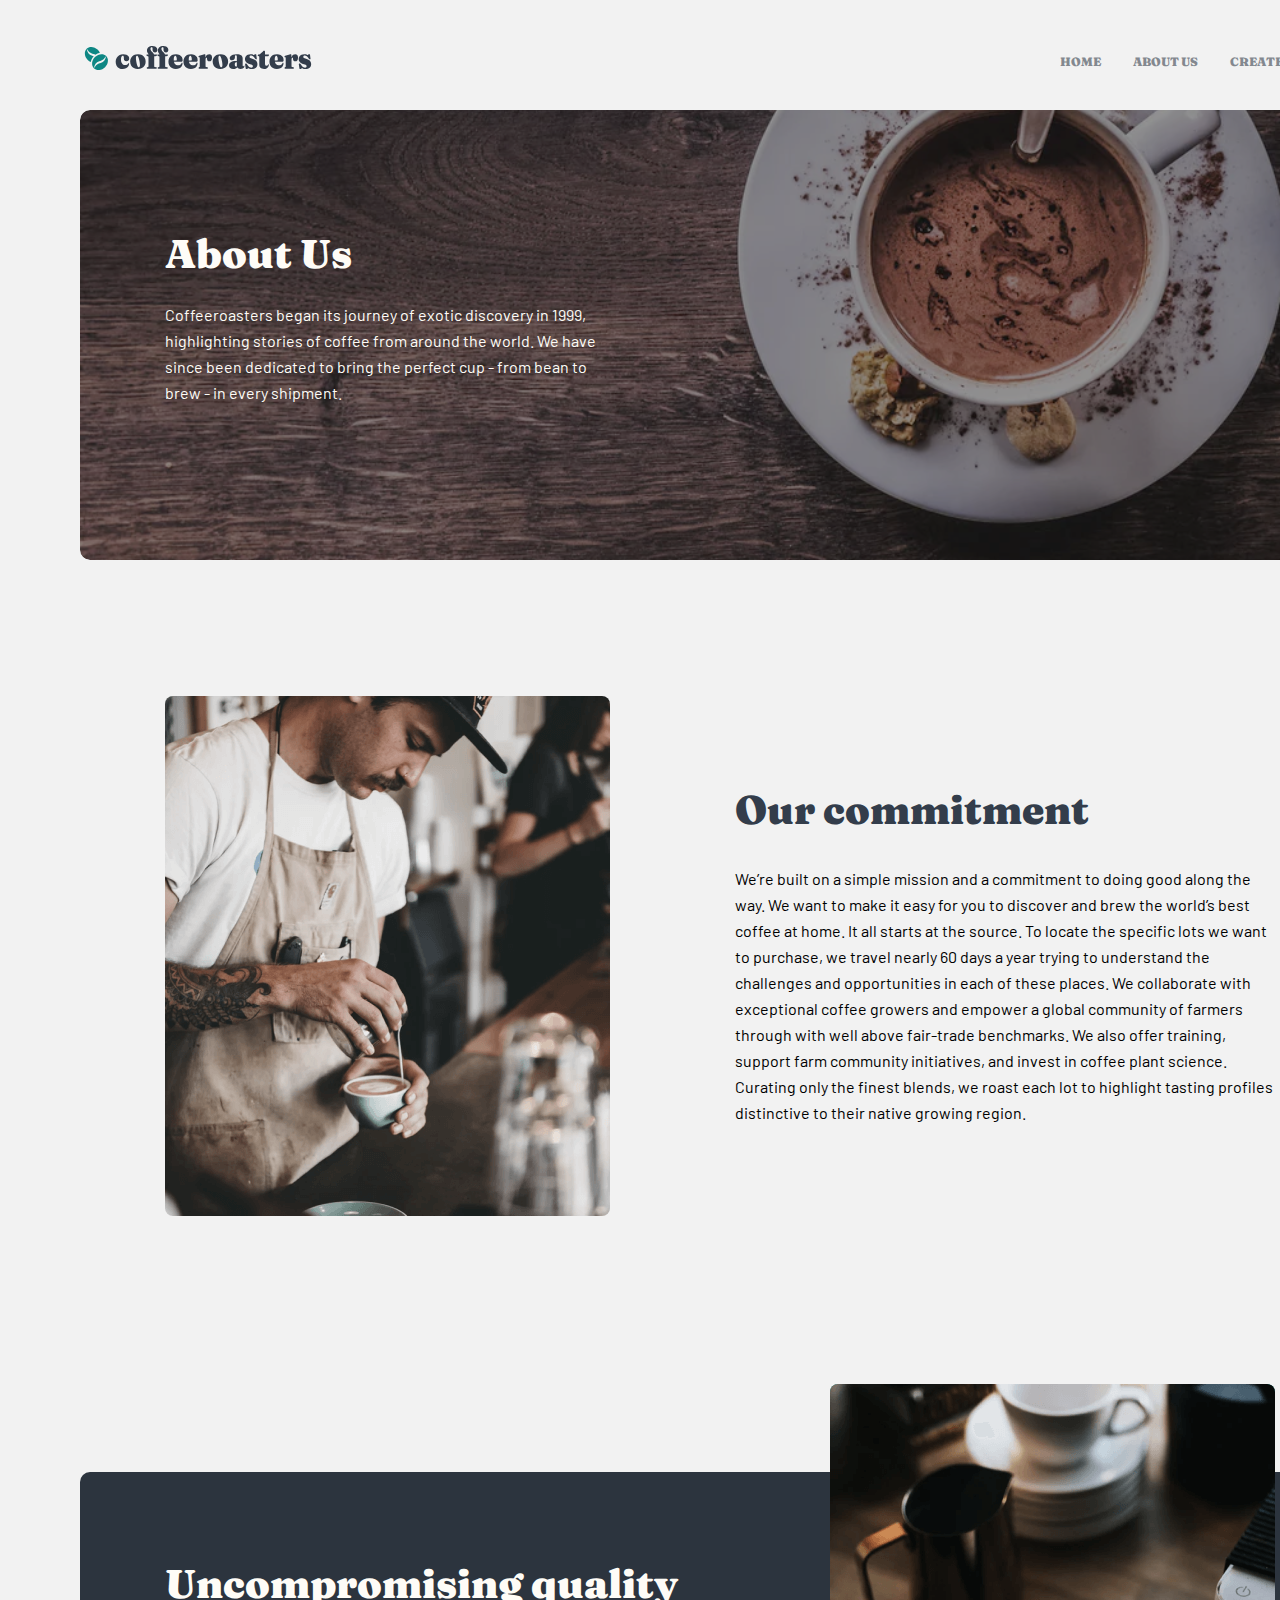
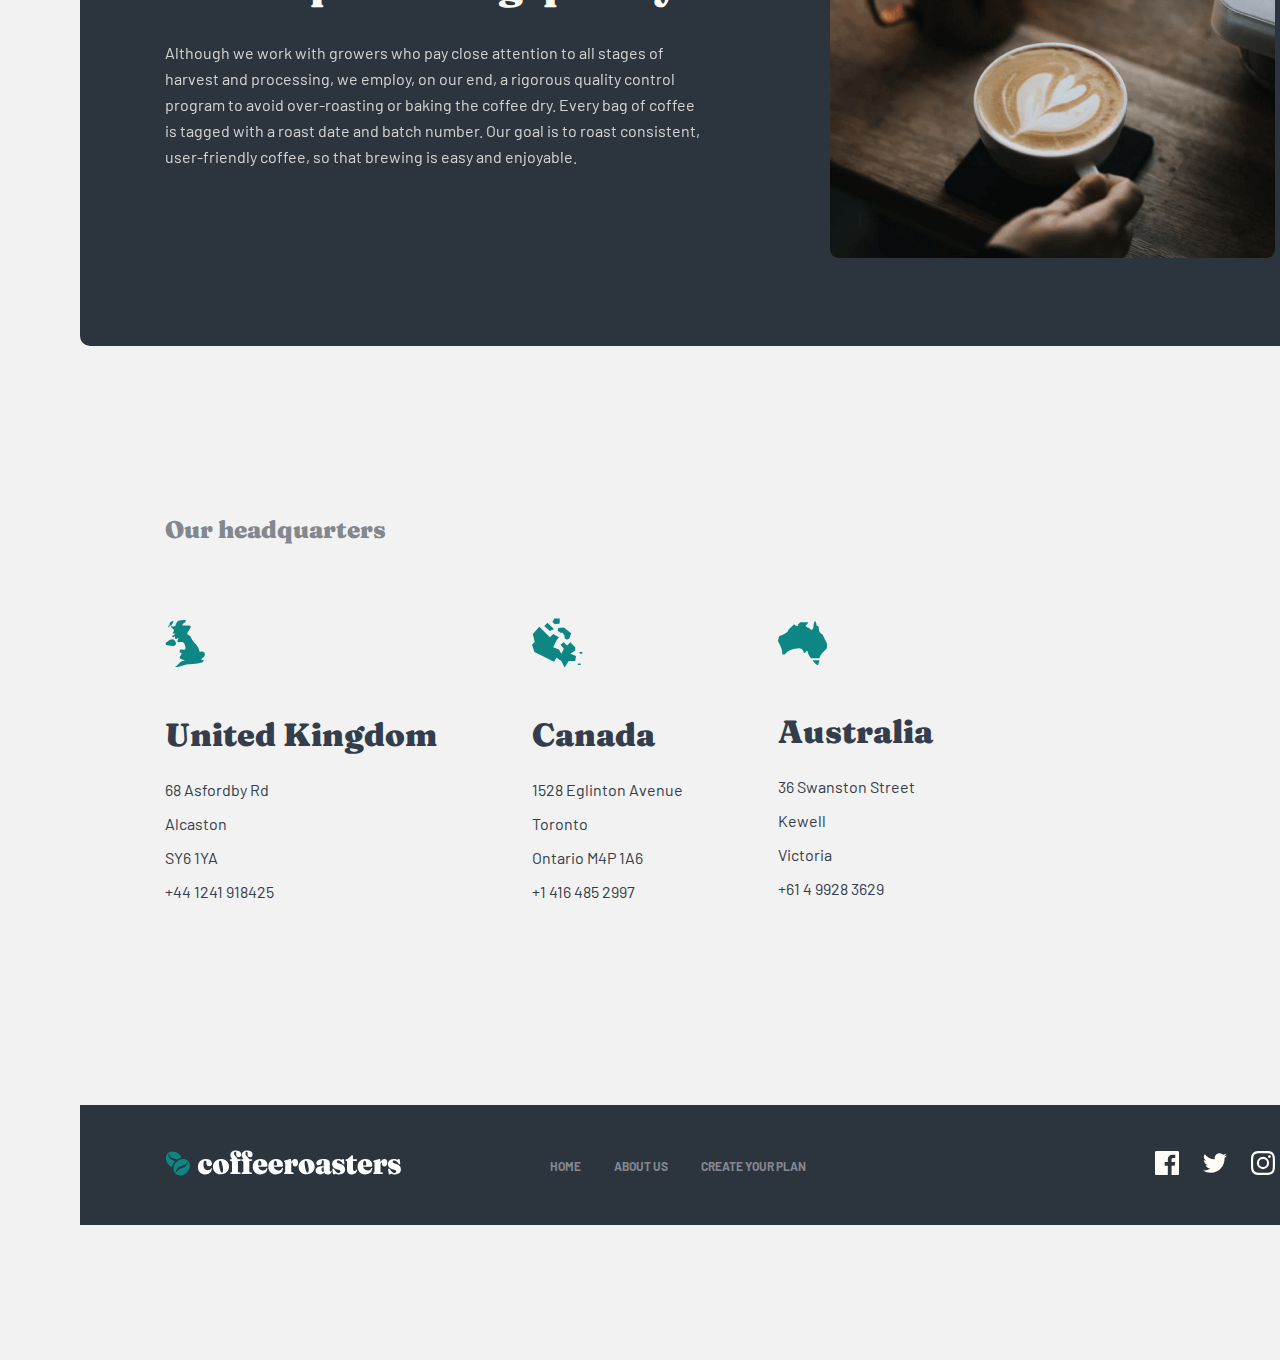
==== about.html @ 509516ea "first commit" ====
<!DOCTYPE html>
<html lang="en">
<head>
  <meta charset="UTF-8">
  <meta http-equiv="X-UA-Compatible" content="IE=edge">
  <meta name="viewport" content="width=device-width, initial-scale=1.0">
  <link rel="stylesheet" href="./css/styles.css">
  <title>Coffeeroasters</title>
</head>
<body>
  <div class="container">
    <header class="header">
      <div class="container">
        <nav class="site-nav flex">
          <a href="./index.html"><img class="nav__logo"  src="./img/coffeeroasters.svg" alt="site logo" width="236" height="26"></a>
          <ul class="nav__list flex">
            <li class="nav__item"><a class="nav__item--link" href="./index.html">HOME</a></li>
            <li class="nav__item"><a class="nav__item--link" href="./about.html">ABOUT US</a></li>
            <li class="nav__item"><a class="nav__item--link" href="#home">CREATE YOUR PLAN</a></li>
          </ul>
        </nav>
      </div>
    </header>
    <main class="main">
      <section class="hero about__hero">
        <div class="container about__hero--container">
          <div class="about__hero--inner hero__inner">
            <h2 class="about__hero--inner-title">About Us</h2>
            <p class="about__hero--inner-text">Coffeeroasters began its journey of exotic discovery in 1999, highlighting stories of coffee from around the world. We have since been dedicated to bring the perfect cup - from bean to brew - in every shipment.</p>
          </div>
        </div>
      </section>
      <section class="intro about__intro">
        <div class="container about__intro--container">
          <div class="about__intro--inner">
            <img class="about__intro--inner-img" src="./img/about-intro-img.png" alt="a man" width="445" height="520">
            <div class="about__intro--content">
              <h2 class="about__intro--content-title">Our commitment</h2>
              <p class="about__intro--content-text">We’re built on a simple mission and a commitment to doing good along the way. We want to make   it easy for you to discover and brew the world’s best coffee at home. It all starts at the source. To locate the specific lots we   want to purchase, we travel nearly 60 days a year trying to understand the challenges and opportunities in each of these places. We   collaborate with exceptional coffee growers and empower a global community of farmers through with well above fair-trade benchmarks.   We also offer training, support farm community initiatives, and invest in coffee plant science. Curating only the finest blends, we   roast each lot to highlight tasting profiles distinctive to their native growing region.</p>
            </div>
          </div>
        </div>
      </section>
      <section class="quality about__quality">
        <div class="container about__quality--container">
          <div class="about__quality--inner">
            <div class="about__quality--content">
              <h2 class="about__quality--content-title">Uncompromising quality</h2>
              <p class="about__quality--content-text">Although we work with growers who pay close attention to all stages of harvest and processing, we employ, on our end, a rigorous quality control program to avoid over-roasting or baking the coffee dry. Every bag of coffee is tagged with a roast date and batch number. Our goal is to roast consistent, user-friendly coffee, so that brewing is easy and enjoyable.</p>
            </div>
            <img class="about__quality--inner-img" src="./img/about-quality-img.png" alt="quality" width="445" height="474">
          </div>
        </div>
      </section>
      <section class="headquarters">
        <div class="container headquarters__container">
          <div class="headquarters__inner">
            <h2 class="headquarters__inner--title">Our headquarters</h2>
            <ul class="headquarters__inner--list">

              <li class="headquarters__inner--item">
                <img class="headquarters__inner--item-img" src="./img/united-kingdom.svg" alt="united-kingdom" width="41" height="49">
                <h3 class="headquarters__inner--item-title">United Kingdom</h3>
                <p class="headquarters__inner--item-text">68 Asfordby Rd</p>
                <p class="headquarters__inner--item-text">Alcaston</p>
                <p class="headquarters__inner--item-text">SY6 1YA</p>
                <p class="headquarters__inner--item-text">+44 1241 918425</p>
              </li>

              <li class="headquarters__inner--item">
                <img class="headquarters__inner--item-img" src="./img/canada.svg" alt="canada" width="51" height="50">
                <h3 class="headquarters__inner--item-title">Canada</h3>
                <p class="headquarters__inner--item-text">1528 Eglinton Avenue</p>
                <p class="headquarters__inner--item-text">Toronto</p>
                <p class="headquarters__inner--item-text">Ontario M4P 1A6</p>
                <p class="headquarters__inner--item-text">+1 416 485 2997</p>
              </li>

              <li class="headquarters__inner--item">
                <img class="headquarters__inner--item-img" src="./img/australia.svg" alt="australia" width="49" height="44">
                <h3 class="headquarters__inner--item-title">Australia</h3>
                <p class="headquarters__inner--item-text">36 Swanston Street</p>
                <p class="headquarters__inner--item-text">Kewell</p>
                <p class="headquarters__inner--item-text">Victoria</p>
                <p class="headquarters__inner--item-text">+61 4 9928 3629</p>
              </li>
            </ul>
          </div>
        </div>
      </section>
    </main>
    <footer class="footer">
      <div class="container footer__container">
        <div class="footer__inner">
          <a href="./index.html"><img class="footer__inner--logo footer__logo" src="./img/footer-logo.svg" alt="footer-logo" width="236" height="26"></a>
          <ul class="footer__inner--list">
            <li class="footer__inner--item"><a class="footer__inner--item-link" href="./index.html">HOME</a></li>
            <li class="footer__inner--item"><a class="footer__inner--item-link" href="./about.html">ABOUT US</a></li>
            <li class="footer__inner--item"><a class="footer__inner--item-link" href="#link">CREATE YOUR PLAN</a></li>
          </ul>
          <ul class="footer__inner--social-list">
            <li class="footer__inner--social-item"><a class="footer__inner--social-item_link" href="#link"><svg width="24" height="24" fill="none" xmlns="http://www.w3.org/2000/svg"><path d="M22.675 0H1.325C.593 0 0 .593 0 1.325v21.351C0 23.407.593 24 1.325 24H12.82v-9.294H9.692v-3.622h3.128V8.413c0-3.1 1.893-4.788 4.659-4.788 1.325 0 2.463.099 2.795.143v3.24l-1.918.001c-1.504 0-1.795.715-1.795 1.763v2.313h3.587l-.467 3.622h-3.12V24h6.116c.73 0 1.323-.593 1.323-1.325V1.325C24 .593 23.407 0 22.675 0Z" fill="#FEFCF7"/></svg></a>
            </li>

            <li class="footer__inner--social-item"><a class="footer__inner--social-item_link" href="#link"><svg width="24" height="20" fill="none" xmlns="http://www.w3.org/2000/svg"><path d="M24 2.557a9.83 9.83 0 0 1-2.828.775A4.932 4.932 0 0 0 23.337.608a9.864 9.864 0 0 1-3.127 1.195A4.916 4.916 0 0 0 16.616.248c-3.179 0-5.515 2.966-4.797 6.045A13.978 13.978 0 0 1 1.671 1.149a4.93 4.93 0 0 0 1.523 6.574 4.903 4.903 0 0 1-2.229-.616c-.054 2.281 1.581 4.415 3.949 4.89a4.935 4.935 0 0 1-2.224.084 4.928 4.928 0 0 0 4.6 3.419A9.9 9.9 0 0 1 0 17.54a13.94 13.94 0 0 0 7.548 2.212c9.142 0 14.307-7.721 13.995-14.646A10.025 10.025 0 0 0 24 2.557Z" fill="#FEFCF7"/></svg></a>
            </li>

            <li class="footer__inner--social-item"><a class="footer__inner--social-item_link" href="#limk"><svg width="24" height="24" fill="none" xmlns="http://www.w3.org/2000/svg"><path fill-rule="evenodd" clip-rule="evenodd" d="M12 0C8.741 0 8.333.014 7.053.072 2.695.272.273 2.69.073 7.052.014 8.333 0 8.741 0 12c0 3.259.014 3.668.072 4.948.2 4.358 2.618 6.78 6.98 6.98C8.333 23.986 8.741 24 12 24c3.259 0 3.668-.014 4.948-.072 4.354-.2 6.782-2.618 6.979-6.98.059-1.28.073-1.689.073-4.948 0-3.259-.014-3.667-.072-4.947-.196-4.354-2.617-6.78-6.979-6.98C15.668.014 15.259 0 12 0Zm0 2.163c3.204 0 3.584.012 4.85.07 3.252.148 4.771 1.691 4.919 4.919.058 1.265.069 1.645.069 4.849 0 3.205-.012 3.584-.069 4.849-.149 3.225-1.664 4.771-4.919 4.919-1.266.058-1.644.07-4.85.07-3.204 0-3.584-.012-4.849-.07-3.26-.149-4.771-1.699-4.919-4.92-.058-1.265-.07-1.644-.07-4.849 0-3.204.013-3.583.07-4.849.149-3.227 1.664-4.771 4.919-4.919 1.266-.057 1.645-.069 4.849-.069ZM5.838 12a6.162 6.162 0 1 1 12.324 0 6.162 6.162 0 0 1-12.324 0ZM12 16a4 4 0 1 1 0-8 4 4 0 0 1 0 8Zm4.965-10.405a1.44 1.44 0 1 1 2.881.001 1.44 1.44 0 0 1-2.881-.001Z" fill="#FEFCF7"/></svg></a>
            </li>
          </ul>        
        </div>
      </div>
    </footer>
  </div>
</body>
</html>
---- css/styles.css ----
/* fraunces-regular - latin */
@font-face {
  font-family: 'Fraunces';
  font-style: normal;
  font-weight: 400;
  src: url('../fonts/fraunces-v23-latin-regular.eot'); /* IE9 Compat Modes */
  src: local(''),
       url('../fonts/fraunces-v23-latin-regular.eot?#iefix') format('embedded-opentype'), /* IE6-IE8 */
       url('../fonts/fraunces-v23-latin-regular.woff2') format('woff2'), /* Super Modern Browsers */
       url('../fonts/fraunces-v23-latin-regular.woff') format('woff'), /* Modern Browsers */
       url('../fonts/fraunces-v23-latin-regular.ttf') format('truetype'), /* Safari, Android, iOS */
       url('../fonts/fraunces-v23-latin-regular.svg#Fraunces') format('svg'); /* Legacy iOS */
}
/* fraunces-900 - latin */
@font-face {
  font-family: 'Fraunces';
  font-style: normal;
  font-weight: 900;
  src: url('../fonts/fraunces-v23-latin-900.eot'); /* IE9 Compat Modes */
  src: local(''),
       url('../fonts/fraunces-v23-latin-900.eot?#iefix') format('embedded-opentype'), /* IE6-IE8 */
       url('../fonts/fraunces-v23-latin-900.woff2') format('woff2'), /* Super Modern Browsers */
       url('../fonts/fraunces-v23-latin-900.woff') format('woff'), /* Modern Browsers */
       url('../fonts/fraunces-v23-latin-900.ttf') format('truetype'), /* Safari, Android, iOS */
       url('../fonts/fraunces-v23-latin-900.svg#Fraunces') format('svg'); /* Legacy iOS */
}


/* barlow-regular - latin */
@font-face {
  font-family: 'Barlow';
  font-style: normal;
  font-weight: 400;
  src: url('../fonts/barlow-v12-latin-regular.eot'); /* IE9 Compat Modes */
  src: local(''),
       url('../fonts/barlow-v12-latin-regular.eot?#iefix') format('embedded-opentype'), /* IE6-IE8 */
       url('../fonts/barlow-v12-latin-regular.woff2') format('woff2'), /* Super Modern Browsers */
       url('../fonts/barlow-v12-latin-regular.woff') format('woff'), /* Modern Browsers */
       url('../fonts/barlow-v12-latin-regular.ttf') format('truetype'), /* Safari, Android, iOS */
       url('../fonts/barlow-v12-latin-regular.svg#Barlow') format('svg'); /* Legacy iOS */
}
/* barlow-700 - latin */
@font-face {
  font-family: 'Barlow';
  font-style: normal;
  font-weight: 700;
  src: url('../fonts/barlow-v12-latin-700.eot'); /* IE9 Compat Modes */
  src: local(''),
       url('../fonts/barlow-v12-latin-700.eot?#iefix') format('embedded-opentype'), /* IE6-IE8 */
       url('../fonts/barlow-v12-latin-700.woff2') format('woff2'), /* Super Modern Browsers */
       url('../fonts/barlow-v12-latin-700.woff') format('woff'), /* Modern Browsers */
       url('../fonts/barlow-v12-latin-700.ttf') format('truetype'), /* Safari, Android, iOS */
       url('../fonts/barlow-v12-latin-700.svg#Barlow') format('svg'); /* Legacy iOS */
}


*{
  box-sizing: border-box;
  margin: 0px;
  padding: 0px;
  list-style: none;
  text-decoration: none;
}

body{
  font-family: 'Fraunces', ' Barlow';
  background: #F2F2F2;
}


.container{
  width: 1440px;
  margin: 0 auto;
  padding: 0 0px;
}

.header{
  position: fixed;
  top: auto;
  height: 110px;
  background-color: #F2F2F2;
}

.site-nav{
  padding: 45px 80px 45px 80px ;
}

.flex{
  display: flex;
  align-items: center;
  justify-content: space-between;
}

.nav__item{
  padding-left: 32px;
}

.nav__item--link{
  font-weight: 700;
  font-size: 12px;
  line-height: 15px;
  color: #83888F;
}
.nav__item--link:hover ,  .nav__item--link:active{
  color: #333D4B;
}

.hero{
  padding-top: 110px;
}

.hero__inner{
  background: url(../img/hero-bg-img.png);
  width: 1280px;
  height: 600px;
  margin-left: 80px;
  border-radius: 10px;
  padding: 120px 85px 120px 85px;
}

.hero__inner--title{
  margin-bottom: 32px;
  width: 493px; 
  font-weight: 900;
  font-size: 72px;
  line-height: 72px;
  color: #FEFCF7;
}

.hero__inner--text{
  margin-bottom: 56px;
  width: 445px;
  font-family: 'Barlow';
  font-style: normal;
  font-weight: 400;
  font-size: 16px;
  line-height: 26px;
  color: #FEFCF7;
  mix-blend-mode: normal;
  opacity: 0.8;
}

.hero__inner--link{
  font-weight: 900;
  font-size: 18px;
  line-height: 25px;
  color: #FEFCF7;
  background: #0E8784;
  border-radius: 6px;
  padding: 16px 31px 16px 31px;
}

.hero__inner--link:hover{
  background: #66D2CF;
}

.hero__inner--link:disabled{
  background: #E2DEDB;
}

.intro{
  padding: 136px 0 0 0; 
}

.intro__inner{
  margin: 136px 164px 200px 164px; 
  margin-top: 86px;
  background-image: url("../img/intro-bg.png");
  background-size: 100%;
  background-repeat: no-repeat;
  width: 1111px;
  height: 524.55px;
}

.intro__inner--item+ .intro__inner--item{
  padding-left: 30px;
}

.intro__inner--item-img{
  margin-top: 70px;
}

.intro__inner--item-title{
  margin-top: 71px;
  margin-bottom: 24px;
  font-weight: 900;
  font-size: 24px;
  line-height: 32px;
  text-align: center;
  color: #333D4B;
}

.intro__inner--item-text{
  font-family: 'Barlow';
  font-style: normal;
  font-weight: 400;
  font-size: 16px;
  line-height: 26px;
  text-align: center;
  color: #333D4B;
}

.flex-column{
  display: flex;
  flex-direction: column;
  align-items: center;
}

.choose__inner{
  margin: 0 80px 0 80px;
  width: 1280px;
  height: 577px;
  background: #2C343E;
  border-radius: 10px;
}

.choose__inner--title{
  margin-top: 100px;
  margin-bottom: 32px;
  font-weight: 900;
  font-size: 40px;
  line-height: 48px;
  text-align: center;
  color: #FEFCF7;
}

.choose__inner--text{
  margin-bottom: 86px;
  font-family: 'Barlow';
  font-style: normal;
  width: 540px;
  font-weight: 400;
  font-size: 16px;
  line-height: 26px;
  text-align: center;
  color: #FEFCF7;
  opacity: 0.8;
}

.choose__inner--item{
  padding: 72px 48px 48px 48px;
  width: 350px;
  height: 382px;
  background: #0E8784;
  border-radius: 8px;
}

.choose__inner--item:hover{
  background: #F4F1EB;

}

.choose__inner--item + .choose__inner--item{
  margin-left: 30px;
}

.choose__inner--item-title{
  margin-top: 56px;
  font-weight: 900;
  font-size: 24px;
  line-height: 32px;
  color: #FEFCF7;
}

.choose__inner--item-text{
  margin-top: 24px;
  font-family: 'Barlow';
  font-style: normal;
  width: 255px;
  font-weight: 400;
  font-size: 16px;
  line-height: 26px;
  text-align: center;
  color: #FEFCF7;
}

.create{
  padding-top: 200px;
  margin-top: 151px;
}

.create__inner{
  margin-left: 165px;
}

.create__inner--title{
  margin-bottom: 80px;
  font-weight: 900;
  font-size: 24px;
  line-height: 32px;
  color: #83888F; 
}

.create__inner--stage{
  margin-bottom: 67px;
  display: flex;
  align-items: center;
}

.create__inner--list{
  display: flex;
}

.create__inner--item + .create__inner--item{
  padding-left: 110px;
}

.create__inner--item-number{
  font-weight: 900;
  font-size: 72px;
  line-height: 72px;
  color: #FDD6BA;
}

.create__inner--item-title{
  margin-top: 38px;
  margin-bottom: 42px;
  font-weight: 900;
  font-size: 32px;
  line-height: 36px;
  width: 255px;
  color: #333D4B;
}

.create__inner--item-text{
  margin-bottom: 64px;
  font-family: 'Barlow';
  font-style: normal;
  font-weight: 400;
  font-size: 16px;
  line-height: 26px;
  width: 285px;
  color: #333D4B;
}

.create__inner--link{
  font-weight: 900;
  font-size: 18px;
  line-height: 25px;
  text-align: center; 
  color: #FEFCF7; 
  background: #0E8784;
  border-radius: 6px;
  padding: 16px 31px 16px 31px;
}

.create__inner--link:hover{
  background: #66D2CF;
}

.footer{
  padding-top: 200px;
  padding-bottom: 135px;

}

.footer__inner{
  display: flex;
  justify-content: space-between;
  align-items: center;
  padding: 48px 85px 48px 85px;
  margin-left: 80px;
  margin-right: 80px;
  background: #2C343E;
  width: 1280px;
  height: 120px;
}

.footer__inner--list, .footer__inner--social-list{
  display: flex;
  align-items: center;
  flex-direction: row;
}

.footer__inner--social-list{
  padding-left: 200px;
}

.footer__inner--item + .footer__inner--item{
  padding-left: 33px;
}

.footer__inner--item-link{
  font-family: 'Barlow';
  font-style: normal;
  font-weight: 700;
  font-size: 12px;
  line-height: 15px;
  color: #83888F;
}

.footer__inner--item-link:hover , .footer__inner--item-link:active{
  font-family: 'Barlow';
  font-style: normal;
  font-weight: 700;
  font-size: 12px;
  line-height: 15px;
  color: #FEFCF7;
}

.footer__inner--social-item + .footer__inner--social-item{
  padding-left: 24px;
}

.footer__inner--social-item_link:hover svg path{
    fill: #fdd6ba;
}






/* About page */

.about__hero--inner{
  background-image: url(../img/about-hero-bg.svg);
  width: 1280px;
  height: 450px;
}

.about__hero--inner-title{
  font-weight: 900;
  font-size: 40px;
  line-height: 48px;
  color: #FEFCF7;
  margin-bottom: 24px;
}

.about__hero--inner-text{
  font-family: 'Barlow';
  font-style: normal;
  width: 445px;
  font-weight: 400;
  font-size: 16px;
  line-height: 26px;
  color: #FEFCF7;
}

.about__intro--inner{
  margin: 0 165px 0 165px;
  display: flex;
  justify-content: space-between;
  align-items: center;
}

.about__intro--inner-img{
  border-radius: 8px;
}

.about__intro--content-title{
  font-weight: 900;
  font-size: 40px;
  line-height: 48px;
  color: #333D4B;
  margin-bottom: 32px;
}

.about__intro--content-text{
  font-family: 'Barlow';
  font-style: normal;
  font-weight: 400;
  font-size: 16px;
  line-height: 26px;
  width: 540px; 
}

.about__quality--inner{
  padding: 0px 85px 88px 85px;
  margin-top: 256px;
  margin-left: 80px;
  margin-right: 80px;
  display: flex; 
  justify-content: space-between;
  align-items: center;
  height: 474px;
  width: 1280px;
  border-radius: 10px;
  background: #2C343E;

}

.about__quality--content-title{
  font-weight: 900;
  font-size: 40px;
  line-height: 48px;
  color: #FEFCF7;
  margin-bottom: 32px;
}

.about__quality--content-text{
  font-family: 'Barlow';
  font-style: normal;
  font-weight: 400;
  font-size: 16px;
  line-height: 26px;
  width: 540px;
  color: #FEFCF7;
  opacity: 0.8;
}

.about__quality--inner-img{
  margin-bottom: 88px;
  background: #0E8784;
  border-radius: 8px;
}

.headquarters{
  padding-top: 168px;
}

.headquarters__inner{
  margin-left: 165px;
}

.headquarters__inner--title{
  font-weight: 900;
  font-size: 24px;
  line-height: 32px;
  color: #83888F;
  margin-bottom: 72px;
}

.headquarters__inner--list{
  display: flex;
  align-items: center;
}

.headquarters__inner--item + .headquarters__inner--item{
  padding-left: 95px;
}

.headquarters__inner--item-title{
  margin-top: 45px;
  margin-bottom: 24px;
  font-weight: 900;
  font-size: 32px;
  line-height: 36px;
  color: #333D4B;
}

.headquarters__inner--item-text{
  font-family: 'Barlow';
  font-style: normal;
  font-weight: 400;
  font-size: 16px;
  line-height: 26px;
  color: #333D4B;
}

.headquarters__inner--item-text +.headquarters__inner--item-text{
  margin-top: 8px;
}
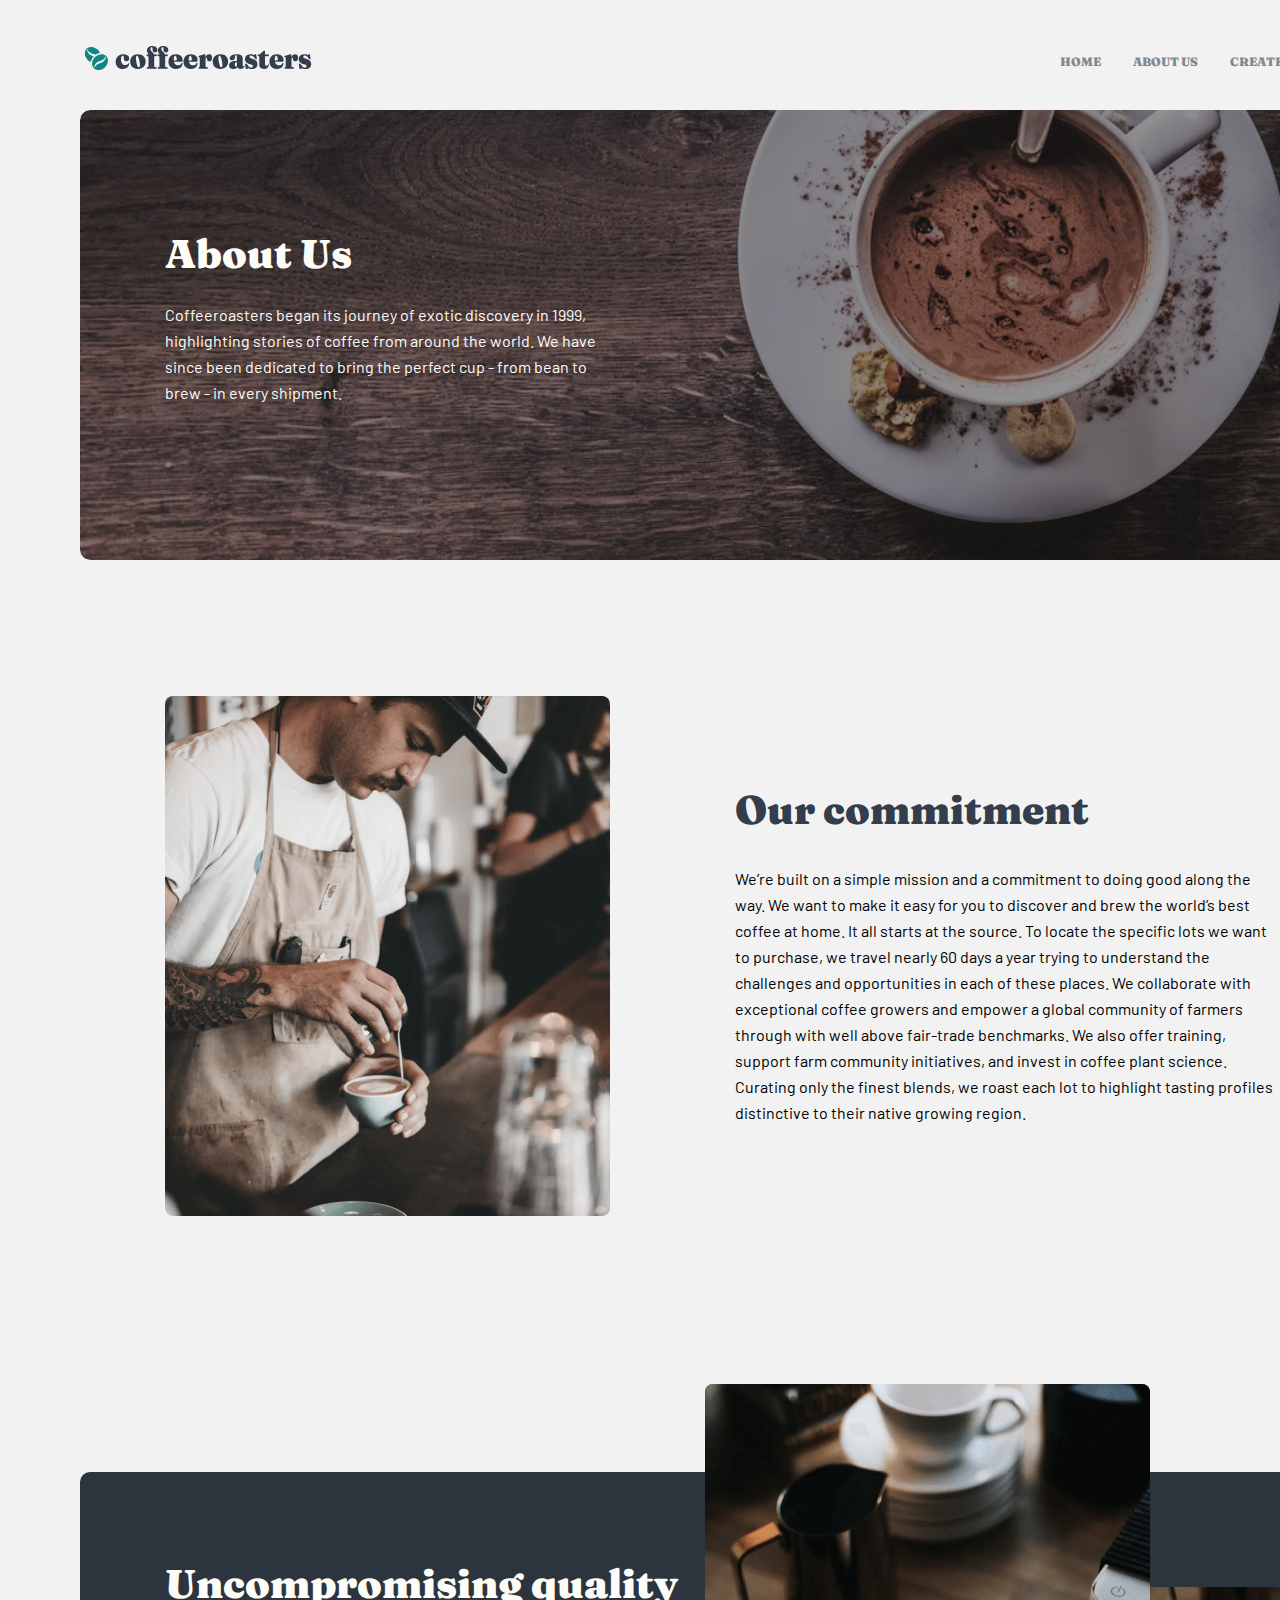
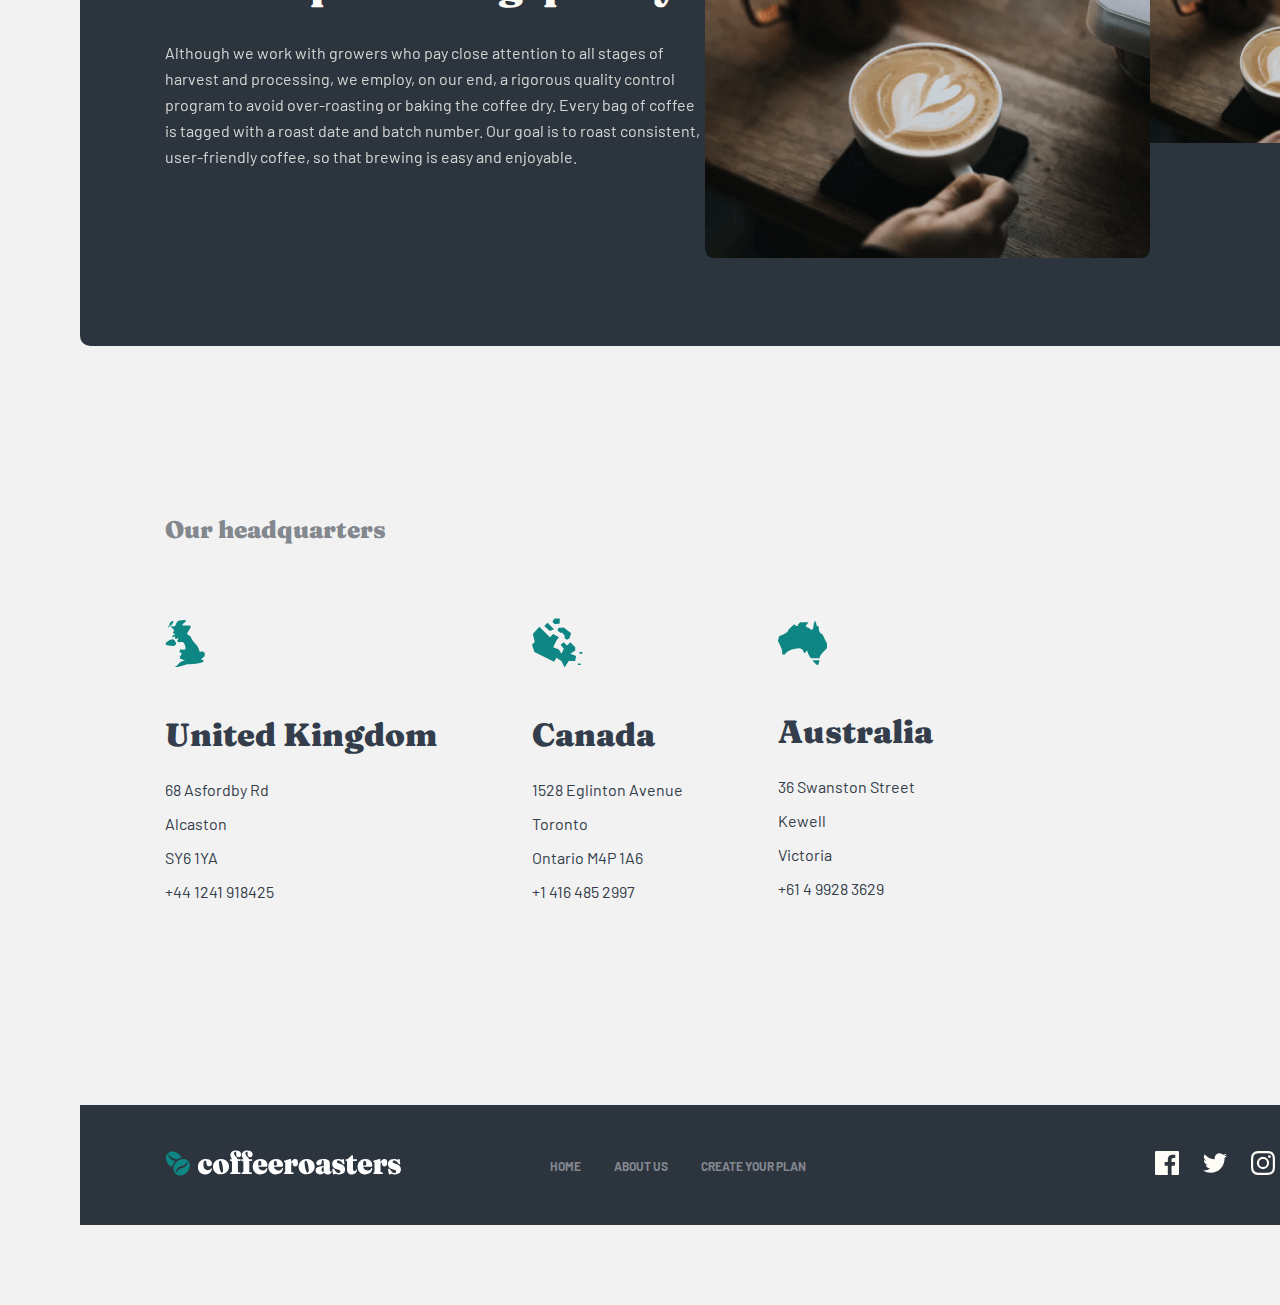
==== commit 30564c7d: "home and about pages are responsive!" ====
--- a/about.html
+++ b/about.html
@@ -34,6 +34,8 @@
         <div class="container about__intro--container">
           <div class="about__intro--inner">
             <img class="about__intro--inner-img" src="./img/about-intro-img.png" alt="a man" width="445" height="520">
+            <img class="about__intro--inner-img-2" src="./img/about-intro-tablet.png" alt="a man" width="281" height="470">
+            <img class="about__intro--inner-img-3" src="./img/about-intro-img.png" alt="a man" width="327" height="400">
             <div class="about__intro--content">
               <h2 class="about__intro--content-title">Our commitment</h2>
               <p class="about__intro--content-text">We’re built on a simple mission and a commitment to doing good along the way. We want to make   it easy for you to discover and brew the world’s best coffee at home. It all starts at the source. To locate the specific lots we   want to purchase, we travel nearly 60 days a year trying to understand the challenges and opportunities in each of these places. We   collaborate with exceptional coffee growers and empower a global community of farmers through with well above fair-trade benchmarks.   We also offer training, support farm community initiatives, and invest in coffee plant science. Curating only the finest blends, we   roast each lot to highlight tasting profiles distinctive to their native growing region.</p>
@@ -49,6 +51,8 @@
               <p class="about__quality--content-text">Although we work with growers who pay close attention to all stages of harvest and processing, we employ, on our end, a rigorous quality control program to avoid over-roasting or baking the coffee dry. Every bag of coffee is tagged with a roast date and batch number. Our goal is to roast consistent, user-friendly coffee, so that brewing is easy and enjoyable.</p>
             </div>
             <img class="about__quality--inner-img" src="./img/about-quality-img.png" alt="quality" width="445" height="474">
+            <img class="about__quality--inner-img-2" src="./img/about-quality-tablet.png" alt="a coffee" width="573" height="320">
+            <img class="about__quality--inner-img-3" src="./img/quality-inner-mobile.png" alt="a coffee" width="279" height="156  ">
           </div>
         </div>
       </section>
--- a/css/styles.css
+++ b/css/styles.css
@@ -105,6 +105,10 @@
   color: #333D4B;
 }
 
+.site__nav--hamburger{
+  display: none;
+}
+
 .hero{
   padding-top: 110px;
 }
@@ -164,7 +168,6 @@
 
 .intro__inner{
   margin: 136px 164px 200px 164px; 
-  margin-top: 86px;
   background-image: url("../img/intro-bg.png");
   background-size: 100%;
   background-repeat: no-repeat;
@@ -177,7 +180,7 @@
 }
 
 .intro__inner--item-img{
-  margin-top: 70px;
+  margin-top: 130px;
 }
 
 .intro__inner--item-title{
@@ -238,6 +241,9 @@
 }
 
 .choose__inner--item{
+  display: flex;
+  flex-direction: column;
+  align-items: center;
   padding: 72px 48px 48px 48px;
   width: 350px;
   height: 382px;
@@ -291,10 +297,14 @@
   color: #83888F; 
 }
 
-.create__inner--stage{
+.create__inner--stage-1{
   margin-bottom: 67px;
   display: flex;
   align-items: center;
+}
+
+.create__inner--stage-2{
+  display: none;
 }
 
 .create__inner--list{
@@ -350,7 +360,7 @@
 
 .footer{
   padding-top: 200px;
-  padding-bottom: 135px;
+  padding-bottom: 80px;
 
 }
 
@@ -407,8 +417,467 @@
 }
 
 
-
-
+/* Responsive design for tablet */
+@media (max-width:768px){
+    .container{
+      width: 768px;
+      margin: 0;
+      padding: 0;
+    }
+
+    .hero__inner{
+      background: url(../img/tablet-hero-bg.png);
+      width: 689px;
+      height: 500px;
+      margin-left: 40px;
+      margin-right: 40px;
+      padding: 100px 60px 100px 60px;
+    }
+
+    .site__nav--hamburger{
+      display: none;
+    }
+
+    .site-nav{
+      padding: 45px 40px 45px 40px ;
+    }
+
+    .hero__inner--title{
+      margin-bottom: 24px;
+      width: 329px; 
+      font-size: 48px;
+      line-height: 48px;
+    }
+    
+    .hero__inner--text{
+      margin-bottom: 40px;
+      width: 398px;
+      font-weight: 400;
+      font-size: 15px;
+      line-height: 25px;
+    }
+
+    .intro__inner{
+      margin: 0px 40px 144px 40px; 
+      background-image: url("../img/tablet-intro-bg.png");
+      background-repeat: no-repeat;
+      width: 689px;
+      height: 100%;
+  
+    }
+
+    .intro__inner--list{
+      display: flex;
+      align-items: center;
+      flex-direction: column;
+    }
+    
+    .intro__inner--item{
+      display: flex; 
+      justify-content: space-between;
+      align-items: center;
+    }
+    
+    .intro__inner--item-content{
+      display: flex;
+      flex-direction: column;
+      align-items: center;
+    }
+    
+    .intro__inner--item-title{
+      width: 255px;
+      margin-top: 71px;
+      margin-bottom: 24px;
+      font-size: 24px;
+      line-height: 32px;
+    }
+    
+    .intro__inner--item-text{
+      width: 282px;
+      font-size: 16px;
+      line-height: 26px;
+    }
+    
+    .choose__inner{
+      padding: 0px;
+      margin: 0px 40px 0 40px;
+      width: 688px;
+      height: 573px;
+    }
+  
+    
+    .choose__inner--title{
+      margin-bottom: 32px;
+      font-weight: 900;
+      font-size: 40px;
+      line-height: 48px;
+    }
+    
+    .choose__inner--text{
+      width: 540px;
+      font-weight: 400;
+      font-size: 16px;
+      line-height: 26px;
+    }
+
+    .choose__inner--list{
+      display: flex;
+      flex-direction: column;
+      align-items: center;
+    }
+    
+    .choose__inner--item{
+      display: flex;
+      flex-direction: row;
+      justify-content: space-between;
+      align-items: center;
+      padding: 0px 70px 40px 50px;
+      width: 573px;
+      height: 180px;
+      margin-bottom: 24px;
+    }
+
+    .choose__inner--item-img{
+      margin-top: 30px;
+    }
+
+    .choose__inner--item-content{
+      display: flex;
+      flex-direction: column;
+      align-items: center;
+    }
+    
+    .choose__inner--item + .choose__inner--item{
+      margin-left: 0px;
+    }
+    
+    .choose__inner--item-title{
+      font-weight: 900;
+      font-size: 24px;
+      line-height: 32px;
+      color: #FEFCF7;
+    }
+    
+    .choose__inner--item-text{
+      width: 344px;
+      font-weight: 400;
+      font-size: 15px;
+      line-height: 25px;
+    }
+    
+    .create{
+      padding-top: 344px;
+   
+    }
+    
+    .create__inner{
+      margin-left: 40px;
+      margin-right: 40px;
+      width: 689px;
+      height: 622px;
+    }
+
+    .create__inner--stage-1{
+      display: none;
+    }
+
+    .create__inner--stage-2{
+      display: flex;
+      align-items: center;
+      margin-bottom: 48px;
+    }
+
+    .create__inner--item + .create__inner--item{
+      padding-left: 10px;
+    }
+
+    .create__inner--item{
+      width: 223px;
+    }
+    
+    .create__inner--item-title{
+      font-weight: 900;
+      font-size: 28px;
+      line-height: 32px;
+      width: 223px;
+      height: 64px;
+    }
+    
+    .create__inner--item-text{
+      font-weight: 400;
+      font-size: 15px;
+      line-height: 25px;
+      width: 223px;
+    }
+
+    .footer{
+      padding-bottom: 80px;
+    }
+    
+    .footer__inner{
+      display: flex;
+      flex-direction: column;
+      align-items: center;
+      padding: 45px 200px 55px 200px;
+      margin-left: 40px;
+      margin-right: 40px;
+      background: #2C343E;
+      width: 688px;
+      height: 270px;
+    }
+
+    .footer__inner--social-list{
+      padding-left: 30px;
+    }
+
+
+}
+
+/* Responsive-design for mobile screen */
+
+@media (max-width:375px){
+  .container{
+    width: 375px;
+    margin: 0;
+    padding: 0;
+  }
+
+  .nav__list{
+    display: none;
+  }
+
+  .site__nav--hamburger{
+    display: block;
+  } 
+
+  .hero__inner{
+    background: url(../img/mobile-hero-bg.png);
+    width: 327px;
+    height: 500px;
+    margin-left: 24px;
+    margin-right: 24px;
+    padding: 100px 24px 100px 24px;
+    display: flex;
+    flex-direction: column;
+    align-items: center;
+  }
+
+  .site-nav{
+    padding: 32px 24px 40px 24px ;
+  }
+
+  .hero__inner--title{
+    margin-bottom: 24px;
+    width: 279px; 
+    font-weight: 900;
+    font-size: 40px;
+    line-height: 40px
+  }
+  
+  .hero__inner--text{
+    margin-bottom: 40px;
+    width: 279px;
+    font-weight: 400;
+    font-size: 15px;
+    line-height: 25px;
+  }
+
+  .intro__inner{
+    margin: 0px 40px 120px 40px; 
+    background-image: url("../img/mobile-intro-bg.png");
+    background-repeat: no-repeat;
+    width: 327px;
+    height: 100%;
+
+  }
+
+  .intro__inner--list{
+    display: flex;
+    align-items: center;
+    flex-direction: column;
+  }
+  
+  .intro__inner--item{
+    display: flex; 
+    flex-direction: column;
+    align-items: center;
+  }
+
+  .intro__inner--item +  .intro__inner--item{
+    padding-left: 0px;
+  }
+  
+  .intro__inner--item-content{
+    display: flex;
+    flex-direction: column;
+    align-items: center;
+  }
+  
+  .intro__inner--item-title{
+    width: 255px;
+    margin-top: 71px;
+    margin-bottom: 24px;
+    font-size: 24px;
+    line-height: 32px;
+  }
+  
+  .intro__inner--item-text{
+    width: 282px;
+    font-size: 16px;
+    line-height: 26px;
+  }
+  
+  .choose__inner{
+    padding: 0px;
+    margin: 0px 20px 370px 20px;
+    height: 950px;
+    width: 327px;
+  }
+
+  
+  .choose__inner--title{
+    font-weight: 900;
+    font-size: 28px;
+    line-height: 28px;
+  }
+  
+  .choose__inner--text{
+    width: 279px;
+    font-weight: 400;
+    font-size: 15px;
+    line-height: 25px;
+  }
+
+  .choose__inner--list{
+    display: flex;
+    flex-direction: column;
+    align-items: center;
+  }
+  
+  .choose__inner--item{
+    display: flex;
+    flex-direction: column;
+    align-items: center;
+    padding: 71px 33px 51px 33px;
+    width: 279px;
+    height: 382px;
+    border-radius: 8px;
+
+  }
+
+  .choose__inner--item-content{
+    display: flex;
+    flex-direction: column;
+    align-items: center;
+  }
+  
+  .choose__inner--item + .choose__inner--item{
+    margin-left: 0px;
+  }
+  
+  .choose__inner--item-title{
+    width: 255px;
+    font-weight: 900;
+    font-size: 24px;
+    line-height: 32px;
+    text-align: center;
+    color: #FEFCF7;
+  }
+  
+  .choose__inner--item-text{
+    width: 212px;
+    font-weight: 400;
+    font-size: 15px;
+    line-height: 25px;
+  }
+
+  .create__inner{
+    display: flex;
+    flex-direction: column;
+    align-items:center ;
+  }
+  
+  .create__inner--title{
+    text-align: center;
+  }
+
+  .create__inner--stage-1{
+    display: none;
+  }
+
+  .create__inner--stage-2{
+    display: none;
+  }
+  
+  .create__inner{
+    margin-left: 24px;
+    margin-right: 24px;
+    width: 327px;
+    height: 100%;
+  }
+
+  .create__inner--list{
+    display: flex;
+    flex-direction: column;
+    align-items: center;
+  }
+
+  .create__inner--item{
+    display: flex;
+    flex-direction: column;
+    align-items: center;
+    width: 327px;
+  }
+  
+  .create__inner--item-title{
+    margin-top: 24px;
+    margin-bottom: 24px;
+    text-align: center;
+    font-weight: 900;
+    font-size: 28px;
+    line-height: 32px;
+    width: 327px;
+    height: 64px;
+  }
+  
+  .create__inner--item-text{
+    margin-bottom: 56px;
+    font-weight: 400;
+    font-size: 15px;
+    line-height: 25px;
+    width: 327px;
+    text-align: center;
+  }
+    
+  .footer__inner{
+    display: flex;
+    flex-direction: column;
+    align-items: center;
+    padding: 55px;
+    margin-top: 0px;
+    margin-bottom: 0px;
+    margin: 0px 24px 0px 24px;
+    padding-left:50px;
+    width: 327px;
+    height: 346px;
+  }
+
+  .footer__inner--list{
+    display: flex;
+    flex-direction: column;
+    align-items: center;
+  }
+
+  .footer__inner--item{
+    margin: 0px 0px 24px 0px;
+    padding-left: 30px;
+  }
+
+  .footer__inner--social-list{
+    padding-left: 30px;
+  }
+  
+}
 
 
 /* About page */
@@ -446,6 +915,14 @@
 
 .about__intro--inner-img{
   border-radius: 8px;
+}
+
+.about__intro--inner-img-2{
+  display: none;
+}
+
+.about__intro--inner-img-3{
+  display: none;
 }
 
 .about__intro--content-title{
@@ -505,6 +982,10 @@
   border-radius: 8px;
 }
 
+.about__quality--inner-img-2{
+  display: none;
+}
+
 .headquarters{
   padding-top: 168px;
 }
@@ -552,18 +1033,277 @@
   margin-top: 8px;
 }
 
-
-
-
-
-
-
-
-
-
-
-
-
-
-
-
+/* About page responsive design for TABLET */
+
+@media (max-width: 768px){
+  .container{
+    width: 768px;
+    margin: 0;
+    padding: 0;
+  }
+
+ .about__hero--inner{
+    background-image: url(../img/about-hero-tablet.png);
+    width: 689px ;
+    height: 400px ;
+  }
+
+  .about__hero--inner-title{
+    font-size: 32px;
+    line-height: 40px;
+  }
+  
+  .about__hero--inner-text{
+    font-size: 15px;
+    line-height: 25px;
+    width: 400px;
+  }
+  
+  .about__intro--inner{
+    margin: 0 40px 0 40px;
+    display: flex;
+    justify-content: space-between;
+    align-items: center;
+  }
+  
+  .about__intro--inner-img{
+    display: none;
+  }
+  
+  .about__intro--inner-img-2{
+    display: block;
+    border-radius: 8px;
+  }
+
+  .about__intro--inner-img-3{
+    display: none;
+  }
+  
+  .about__intro--content-title{
+    font-size: 32px;
+    line-height: 48px;
+  }
+  
+  .about__intro--content-text{
+    font-weight: 400;
+    font-size: 15px;
+    line-height: 25px;
+    width: 340px; 
+  }
+  
+  .about__quality--inner{
+    margin-left: 40px;
+    padding: 0px 60px 67px 60px;
+    display: flex; 
+    flex-direction: column-reverse;
+    align-items: center;
+    height: 488px;
+    width: 688px;
+  }
+  
+  .about__quality--content-title{
+    text-align: center;
+    font-size: 32px;
+    line-height: 48px;
+    margin-top: 64px;
+    margin-bottom: 24px;
+  }
+  
+  .about__quality--content-text{
+    text-align: center;
+    font-size: 15px;
+    line-height: 25px;
+    width: 540px;
+    opacity: 0.8;
+  }
+  
+  .about__quality--inner-img{
+    display: none;
+  }
+
+  .about__quality--inner-img-2{
+    display: block;
+    border-radius: 8px;
+  }
+  
+  .headquarters{
+    padding-top: 168px;
+  }
+  
+  .headquarters__inner{
+    margin-left: 40px;
+  }
+  
+  .headquarters__inner--list{
+    display: flex;
+    align-items: center;
+  }
+  
+  .headquarters__inner--item{
+    width: 223px;
+  }
+
+  .headquarters__inner--item + .headquarters__inner--item{
+    padding-left: 9px;
+  }
+  
+  .headquarters__inner--item-title{
+    margin-top: 48px;
+    margin-bottom: 21px;
+    font-size: 24px;
+    line-height: 36px;
+  }
+}
+
+
+
+@media (max-width:375px){
+  .container{
+    width: 375px;
+    margin: 0 auto;
+    padding: 0px;
+  }
+  
+  .about__hero--inner{
+    background-image: url(../img/about-hero-mobile.png);
+    width: 327px;
+    height: 400px;
+  }
+  
+  .about__hero--inner-title{
+    font-size: 28px;
+    line-height: 28px;
+  }
+  
+  .about__hero--inner-text{
+    width: 279px;
+    font-size: 15px;
+    line-height: 25px;
+  }
+  
+  .about__intro--inner{
+    margin: 0 24px 0 24px;
+    display: flex;
+    flex-direction: column;
+    align-items: center;
+  }
+  
+  .about__intro--inner-img{
+    border-radius: 8px;
+  }
+  
+  .about__intro--inner-img-2{
+    display: none;
+  }
+
+  .about__intro--inner-img-3{
+    display: block;
+    border-radius: 8px;
+  }
+
+  .about__intro--content-title{
+    text-align: center;
+    font-size: 32px;
+    line-height: 48px;
+  }
+  
+  .about__intro--content-text{
+    font-size: 15px;
+    line-height: 25px;
+    width: 327px; 
+    text-align: center;
+  }
+  
+  .about__quality--inner{
+    padding: 0px 24px 88px 24px;
+    margin-top: 120px;
+    margin-left: 24px;
+    margin-right: 24px;
+    display: flex; 
+    justify-content: space-between;
+    align-items: center;
+    height: 587px;
+    width: 327px;
+  
+  }
+  
+  .about__quality--content-title{
+    font-size: 28px;
+    line-height: 28px;
+    margin-top: 110px;
+  }
+  
+  .about__quality--content-text{
+    font-size: 15px;
+    line-height: 25px;
+    width: 279px;
+  }
+  
+  .about__quality--inner-img{
+    display: none;
+  }
+  
+  .about__quality--inner-img-2{
+    display: none;
+  }
+
+  .about__quality--inner-img-3{
+    display: block;
+    border-radius: 8px;
+  }
+
+  .headquarters{
+    padding-top: 168px;
+  }
+  
+  .headquarters__inner{
+    margin-left: 24px;
+  }
+  
+  .headquarters__inner--title{
+    text-align: center;
+  }
+  
+  .headquarters__inner--list{
+    display: flex;
+    flex-direction: column;
+    align-items: center;
+  }
+  
+  .headquarters__inner--item + .headquarters__inner--item{
+    padding-left: 0px;
+    margin-top: 80px;
+  }
+
+  .headquarters__inner--item{
+
+    display: flex;
+    flex-direction: column;
+    align-items: center;
+  }
+  
+  .headquarters__inner--item-title{
+    width: 327px;
+    text-align: center;
+    font-size: 28px;
+  }
+  
+  .headquarters__inner--item-text{
+    font-family: 'Barlow';
+    font-style: normal;
+    font-weight: 400;
+    font-size: 16px;
+    line-height: 26px;
+    color: #333D4B;
+  }
+  
+  .headquarters__inner--item-text +.headquarters__inner--item-text{
+    margin-top: 8px;
+  }
+  
+}
+
+
+
+
+
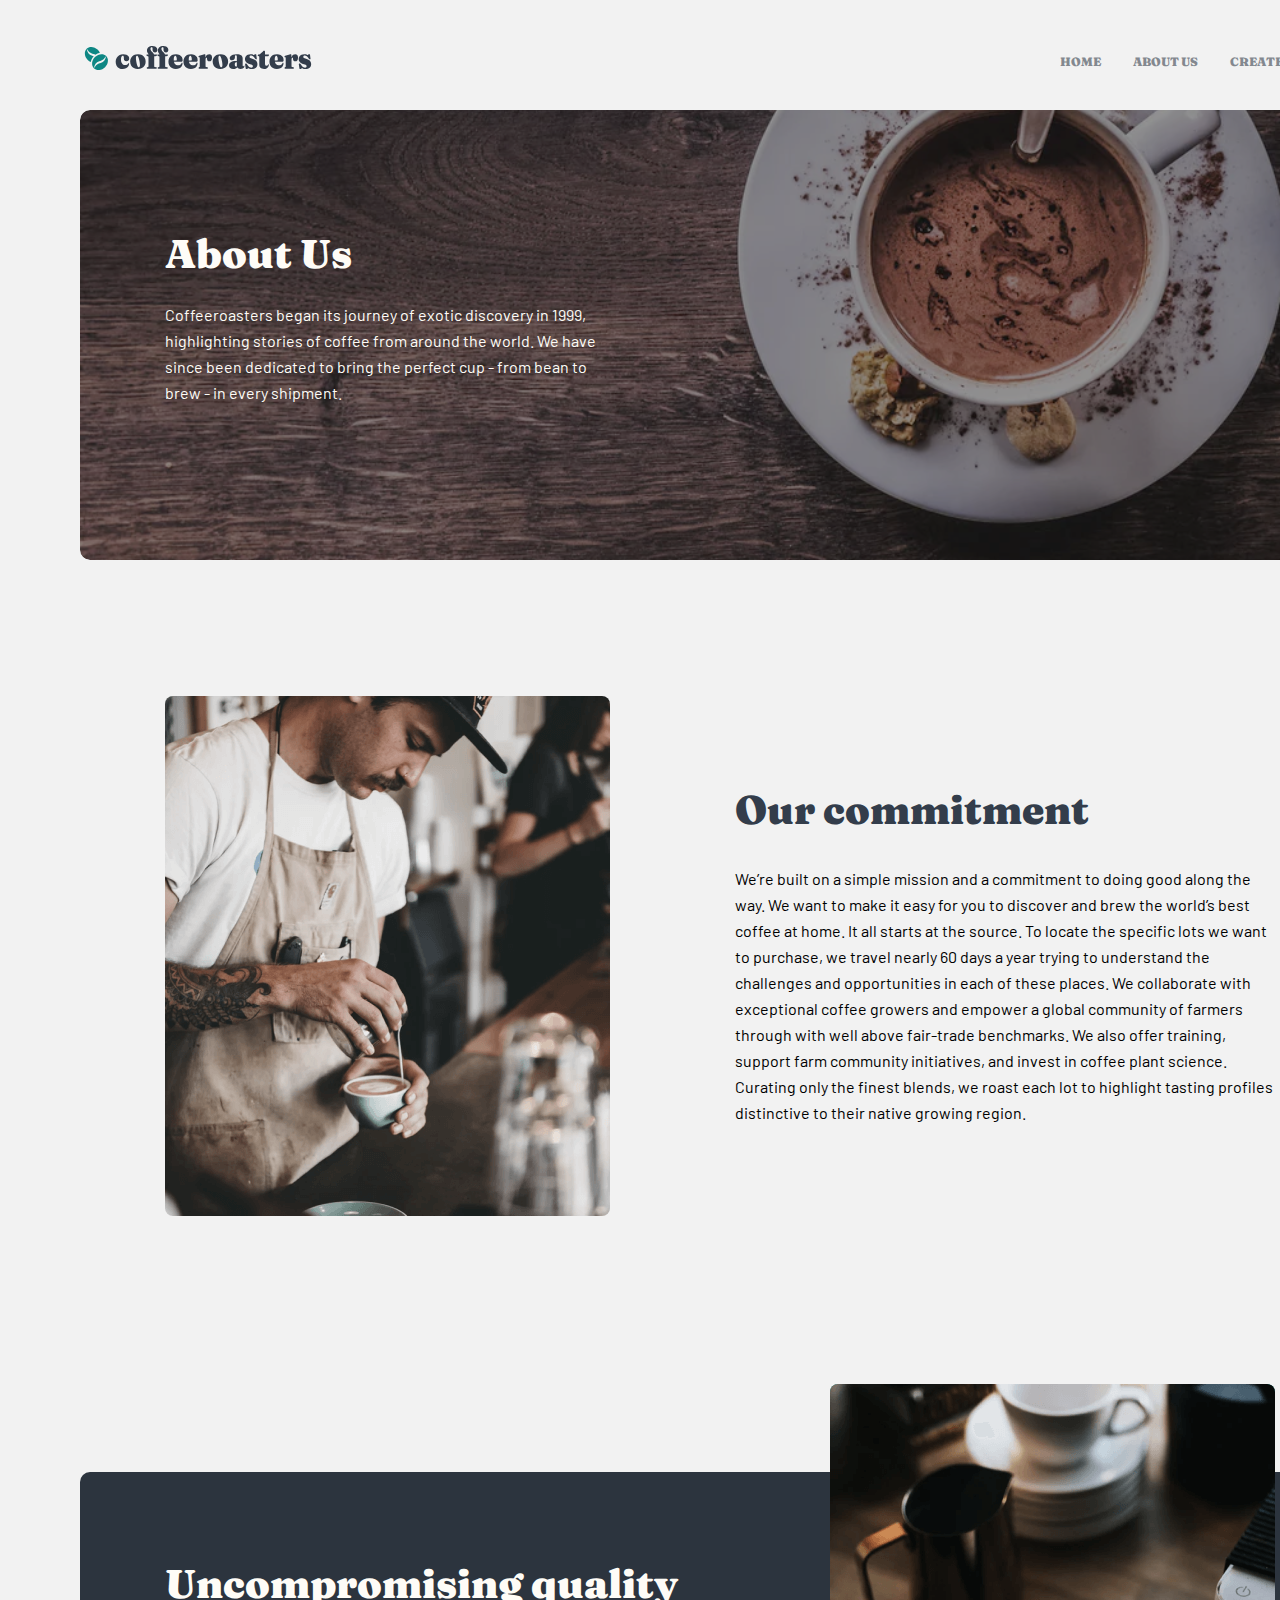
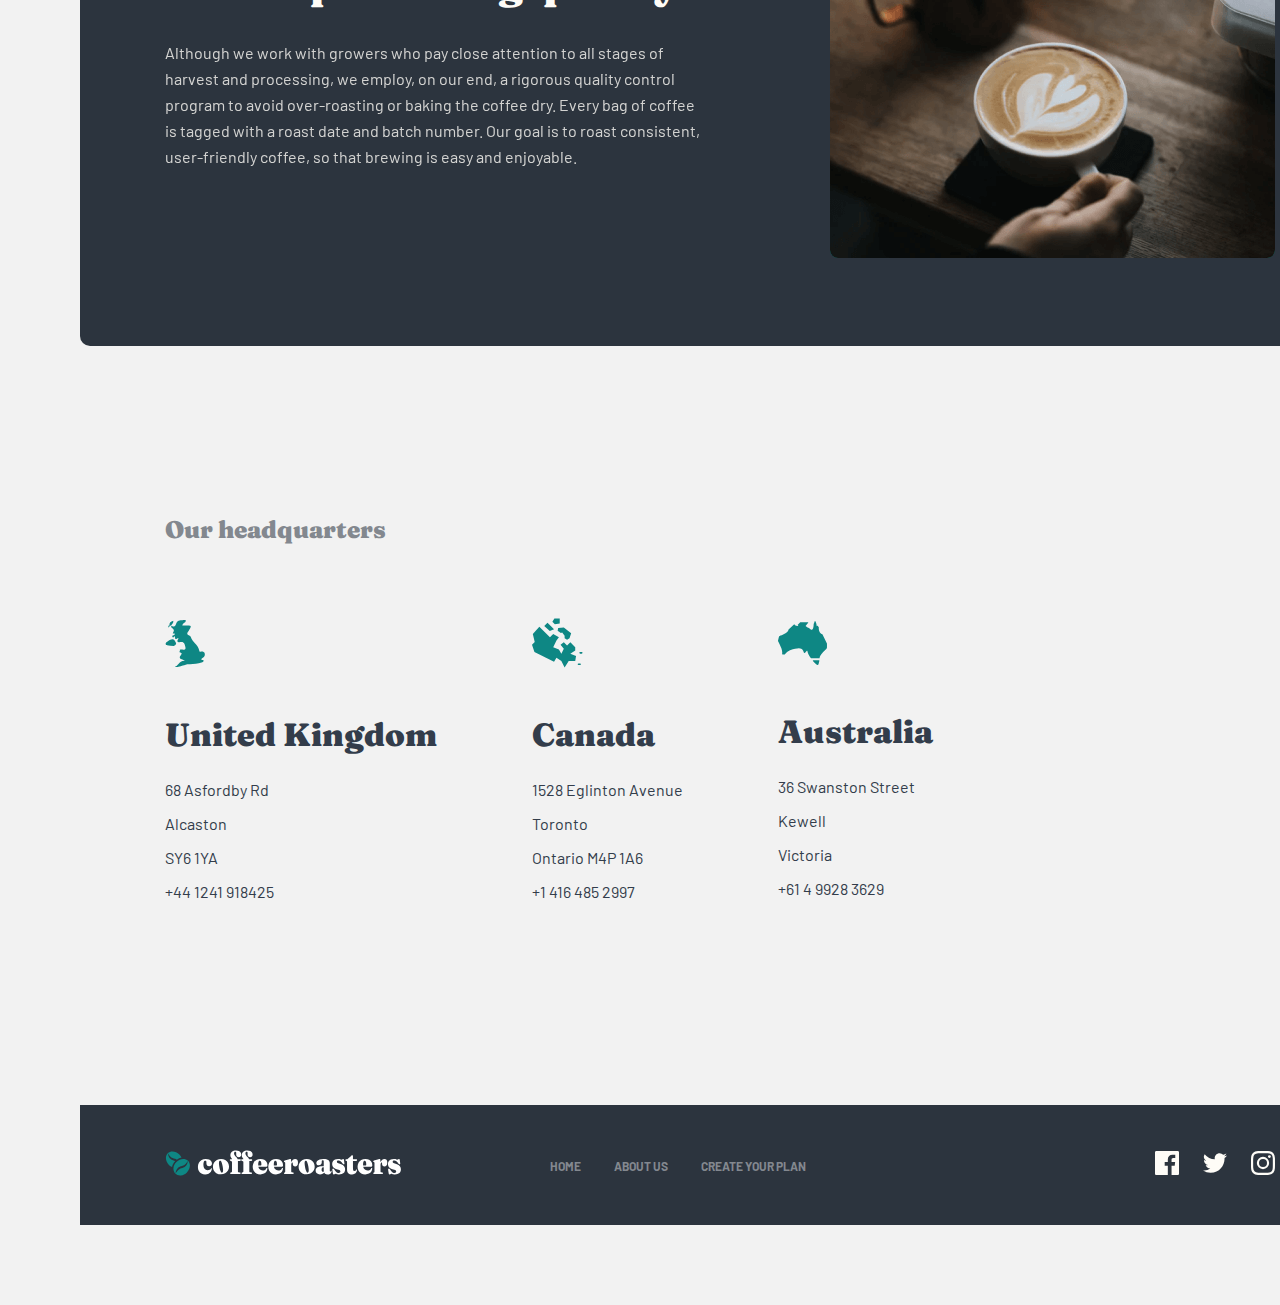
==== commit 41282e18: "subscribe page started" ====
--- a/about.html
+++ b/about.html
@@ -16,7 +16,7 @@
           <ul class="nav__list flex">
             <li class="nav__item"><a class="nav__item--link" href="./index.html">HOME</a></li>
             <li class="nav__item"><a class="nav__item--link" href="./about.html">ABOUT US</a></li>
-            <li class="nav__item"><a class="nav__item--link" href="#home">CREATE YOUR PLAN</a></li>
+            <li class="nav__item"><a class="nav__item--link" href="./create.html">CREATE YOUR PLAN</a></li>
           </ul>
         </nav>
       </div>
--- a/css/styles.css
+++ b/css/styles.css
@@ -290,6 +290,7 @@
 }
 
 .create__inner--title{
+  padding-top: 200px;
   margin-bottom: 80px;
   font-weight: 900;
   font-size: 24px;
@@ -986,6 +987,10 @@
   display: none;
 }
 
+.about__quality--inner-img-3{
+  display: none;
+}
+
 .headquarters{
   padding-top: 168px;
 }
@@ -1126,6 +1131,10 @@
     border-radius: 8px;
   }
   
+  .about__quality--inner-img-3{
+    display: none;
+  }
+
   .headquarters{
     padding-top: 168px;
   }
@@ -1306,4 +1315,77 @@
 
 
 
-
+/* Create page design */
+
+.create__hero--inner{
+  background-image: url(../img/create-hero-bg.png);
+  width: 1280px;
+  height: 450px;
+}
+
+.create__hero--inner-title{
+  font-weight: 900;
+  font-size: 72px;
+  line-height: 72px;
+  color: #FEFCF7;
+  margin-bottom: 24px;
+}
+
+.create__hero--inner-text{
+  font-family: 'Barlow';
+  font-style: normal;
+  width: 445px;
+  font-weight: 400;
+  font-size: 16px;
+  line-height: 26px;
+  color: #FEFCF7;
+}
+
+.create{
+  padding-top: 0px;
+}
+
+.create__intro--inner{
+  padding: 100px 85px;
+  margin-left: 80px;
+  margin-top: 0px;
+  margin: 0px 80px 0px 80px;
+  width: 1280px;
+  height: 653px;
+  background: #2C343E;
+  border-radius: 10px;
+}
+
+
+.create__intro--inner-stage-1{
+  display: flex;
+  align-items: center;
+  margin-bottom: 82px;
+}
+
+.create__intro--inner-stage-2{
+  display: none;
+}
+
+.create__intro--inner-list{
+  display: flex;
+}
+
+.create__intro--inner_item-title{
+  margin-top: 38px;
+  margin-bottom: 42px;
+  font-weight: 900;
+  font-size: 32px;
+  line-height: 36px;
+  width: 255px;
+  color: #FEFCF7;
+}
+.create__intro--inner_item-text{
+  font-family: 'Barlow';
+  font-style: normal;
+  font-weight: 400;
+  font-size: 16px;
+  line-height: 26px;
+  color: #FEFCF7;
+  width: 285px;
+}